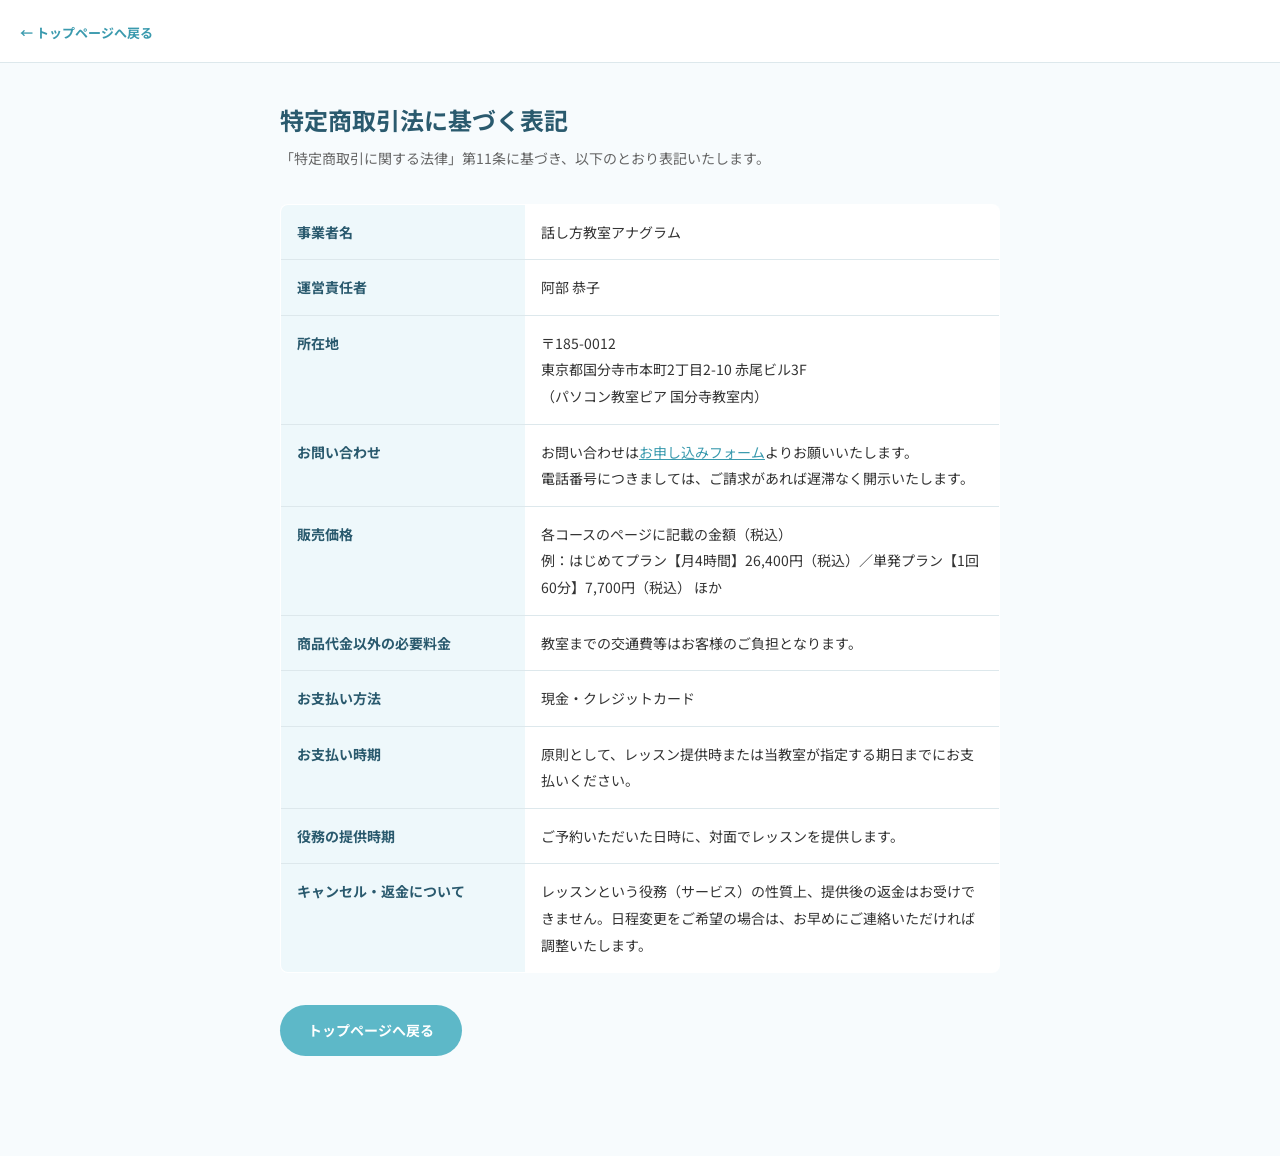
==== commercial-law.html @ 85ae1704 "Confirm info, add real images, legal pages, Formspree Co-Authored-By: Claude Opus 4.8 <noreply@anthr" ====
<!DOCTYPE html>
<html lang="ja">
<head>
  <meta charset="UTF-8" />
  <meta name="viewport" content="width=device-width, initial-scale=1.0" />
  <meta name="robots" content="noindex" />
  <title>特定商取引法に基づく表記｜話し方教室アナグラム</title>
  <link rel="preconnect" href="https://fonts.googleapis.com" />
  <link rel="preconnect" href="https://fonts.gstatic.com" crossorigin />
  <link href="https://fonts.googleapis.com/css2?family=Noto+Sans+JP:wght@400;500;700&display=swap" rel="stylesheet" />
  <style>
    :root { --teal:#5db8c8; --teal-d:#3a9aae; --accent:#2a5a6e; --text:#333; --text-l:#666; --border:#dde8ec; }
    * { box-sizing:border-box; margin:0; padding:0; }
    body { font-family:'Noto Sans JP',sans-serif; color:var(--text); line-height:1.9; background:#f7fbfd; padding:0 0 60px; -webkit-font-smoothing:antialiased; }
    .legal-header { background:#fff; border-bottom:1px solid var(--border); padding:16px 20px; }
    .legal-header a { color:var(--teal-d); font-size:13px; font-weight:700; text-decoration:none; }
    .legal-wrap { max-width:760px; margin:0 auto; padding:40px 20px; }
    h1 { font-size:24px; color:var(--accent); margin-bottom:8px; line-height:1.4; }
    .legal-lead { font-size:14px; color:var(--text-l); margin-bottom:32px; }
    table.legal-table { width:100%; border-collapse:collapse; background:#fff; border:1px solid var(--border); border-radius:8px; overflow:hidden; }
    table.legal-table th, table.legal-table td { text-align:left; vertical-align:top; padding:14px 16px; font-size:14px; border-bottom:1px solid var(--border); }
    table.legal-table th { width:34%; background:#eef8fb; color:var(--accent); font-weight:700; }
    table.legal-table tr:last-child th, table.legal-table tr:last-child td { border-bottom:none; }
    .legal-back { display:inline-block; margin-top:32px; background:var(--teal); color:#fff; font-weight:700; font-size:14px; text-decoration:none; padding:12px 28px; border-radius:50px; }
    a.inline { color:var(--teal-d); }
    @media (max-width:560px){ table.legal-table th { width:40%; } table.legal-table th, table.legal-table td { padding:11px 12px; font-size:13px; } }
  </style>
</head>
<body>
  <header class="legal-header">
    <a href="index.html">&larr; トップページへ戻る</a>
  </header>
  <div class="legal-wrap">
    <h1>特定商取引法に基づく表記</h1>
    <p class="legal-lead">「特定商取引に関する法律」第11条に基づき、以下のとおり表記いたします。</p>

    <table class="legal-table">
      <tr>
        <th>事業者名</th>
        <td>話し方教室アナグラム</td>
      </tr>
      <tr>
        <th>運営責任者</th>
        <td>阿部 恭子</td>
      </tr>
      <tr>
        <th>所在地</th>
        <td>〒185-0012<br>東京都国分寺市本町2丁目2-10 赤尾ビル3F<br>（パソコン教室ピア 国分寺教室内）</td>
      </tr>
      <tr>
        <th>お問い合わせ</th>
        <td>お問い合わせは<a class="inline" href="index.html#form">お申し込みフォーム</a>よりお願いいたします。<br>電話番号につきましては、ご請求があれば遅滞なく開示いたします。</td>
      </tr>
      <tr>
        <th>販売価格</th>
        <td>各コースのページに記載の金額（税込）<br>例：はじめてプラン【月4時間】26,400円（税込）／単発プラン【1回60分】7,700円（税込） ほか</td>
      </tr>
      <tr>
        <th>商品代金以外の必要料金</th>
        <td>教室までの交通費等はお客様のご負担となります。</td>
      </tr>
      <tr>
        <th>お支払い方法</th>
        <td>現金・クレジットカード</td>
      </tr>
      <tr>
        <th>お支払い時期</th>
        <td>原則として、レッスン提供時または当教室が指定する期日までにお支払いください。</td>
      </tr>
      <tr>
        <th>役務の提供時期</th>
        <td>ご予約いただいた日時に、対面でレッスンを提供します。</td>
      </tr>
      <tr>
        <th>キャンセル・返金について</th>
        <td>レッスンという役務（サービス）の性質上、提供後の返金はお受けできません。日程変更をご希望の場合は、お早めにご連絡いただければ調整いたします。</td>
      </tr>
    </table>

    <a class="legal-back" href="index.html">トップページへ戻る</a>
  </div>
</body>
</html>
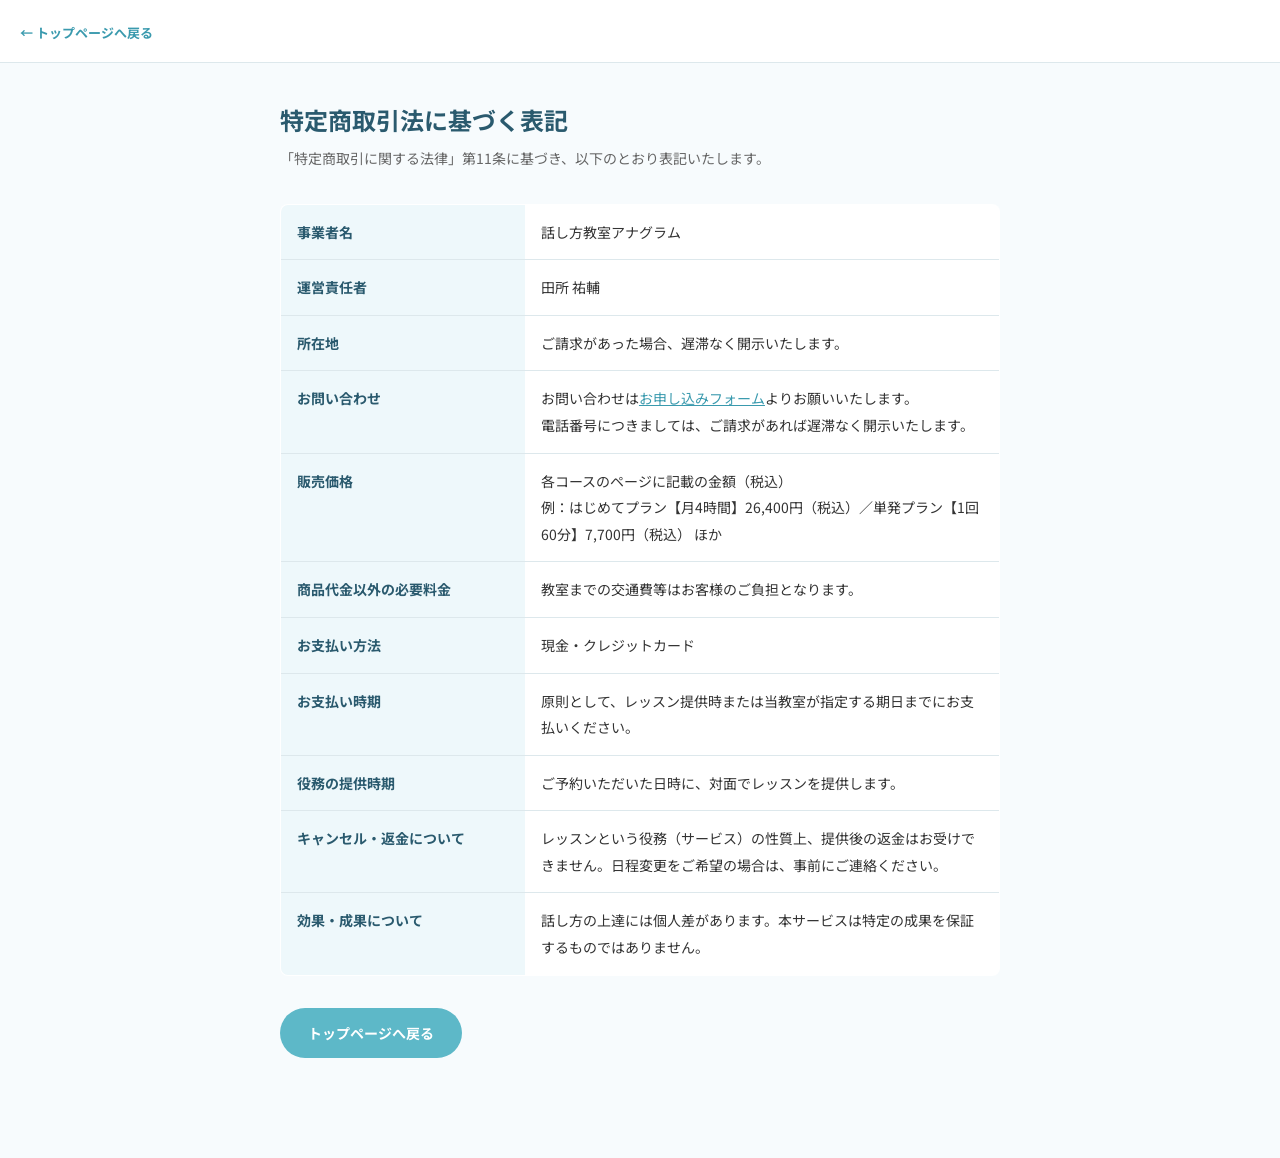
==== commit bbe54ebe: "Add SEO metadata favicon and structured data Co-Authored-By: Claude Opus 4.8 <noreply@anthropic.com>" ====
--- a/commercial-law.html
+++ b/commercial-law.html
@@ -3,8 +3,15 @@
 <head>
   <meta charset="UTF-8" />
   <meta name="viewport" content="width=device-width, initial-scale=1.0" />
-  <meta name="robots" content="noindex" />
+  <!-- ↓ GTM は <head> の最上部（この直後）に設置予定 -->
   <title>特定商取引法に基づく表記｜話し方教室アナグラム</title>
+  <meta name="description" content="話し方教室アナグラムの特定商取引法に基づく表記です。販売事業者、運営責任者、販売価格、支払い方法、サービス提供時期等について記載しています。" />
+  <link rel="canonical" href="https://hanashikata-anagram.com/commercial-law.html" />
+  <link rel="icon" href="favicon.ico" sizes="any" />
+  <link rel="icon" type="image/png" sizes="32x32" href="favicon-32x32.png" />
+  <link rel="icon" type="image/png" sizes="16x16" href="favicon-16x16.png" />
+  <link rel="apple-touch-icon" href="apple-touch-icon.png" />
+  <link rel="manifest" href="site.webmanifest" />
   <link rel="preconnect" href="https://fonts.googleapis.com" />
   <link rel="preconnect" href="https://fonts.gstatic.com" crossorigin />
   <link href="https://fonts.googleapis.com/css2?family=Noto+Sans+JP:wght@400;500;700&display=swap" rel="stylesheet" />
@@ -27,6 +34,7 @@
   </style>
 </head>
 <body>
+  <!-- GTM (noscript) は <body> 開始直後（この位置）に設置予定 -->
   <header class="legal-header">
     <a href="index.html">&larr; トップページへ戻る</a>
   </header>
@@ -41,11 +49,11 @@
       </tr>
       <tr>
         <th>運営責任者</th>
-        <td>阿部 恭子</td>
+        <td>田所 祐輔</td>
       </tr>
       <tr>
         <th>所在地</th>
-        <td>〒185-0012<br>東京都国分寺市本町2丁目2-10 赤尾ビル3F<br>（パソコン教室ピア 国分寺教室内）</td>
+        <td>ご請求があった場合、遅滞なく開示いたします。</td>
       </tr>
       <tr>
         <th>お問い合わせ</th>
@@ -73,7 +81,11 @@
       </tr>
       <tr>
         <th>キャンセル・返金について</th>
-        <td>レッスンという役務（サービス）の性質上、提供後の返金はお受けできません。日程変更をご希望の場合は、お早めにご連絡いただければ調整いたします。</td>
+        <td>レッスンという役務（サービス）の性質上、提供後の返金はお受けできません。日程変更をご希望の場合は、事前にご連絡ください。</td>
+      </tr>
+      <tr>
+        <th>効果・成果について</th>
+        <td>話し方の上達には個人差があります。本サービスは特定の成果を保証するものではありません。</td>
       </tr>
     </table>
 
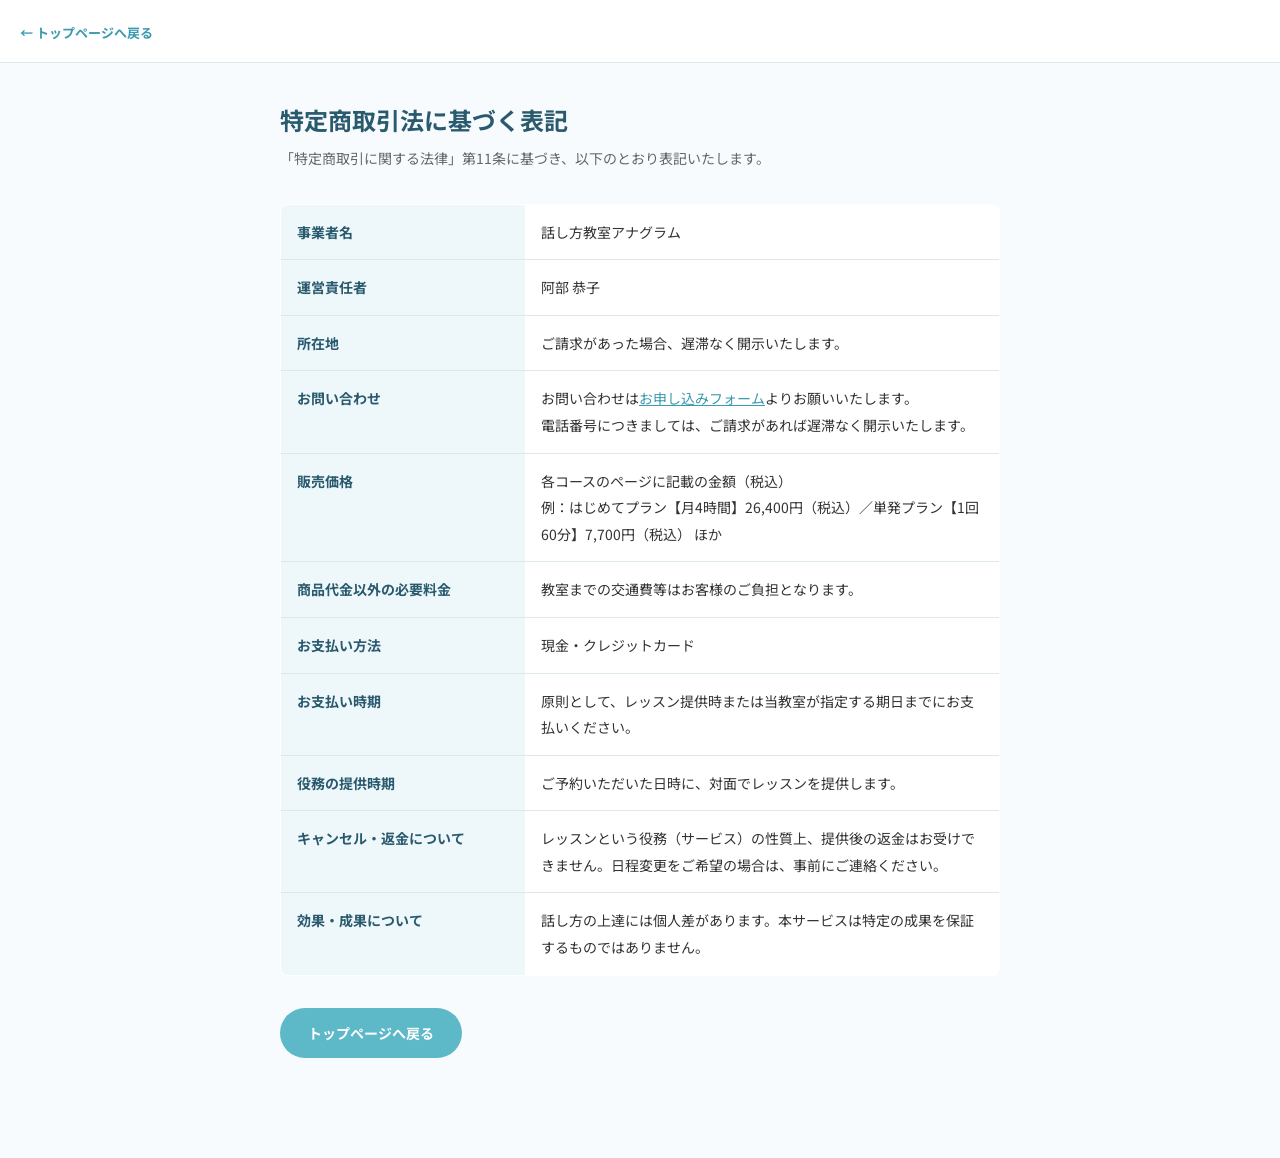
==== commit 6ed50f51: "Update commercial law operator name Co-Authored-By: Claude Opus 4.8 <noreply@anthropic.com>" ====
--- a/commercial-law.html
+++ b/commercial-law.html
@@ -49,7 +49,7 @@
       </tr>
       <tr>
         <th>運営責任者</th>
-        <td>田所 祐輔</td>
+        <td>阿部 恭子</td>
       </tr>
       <tr>
         <th>所在地</th>
